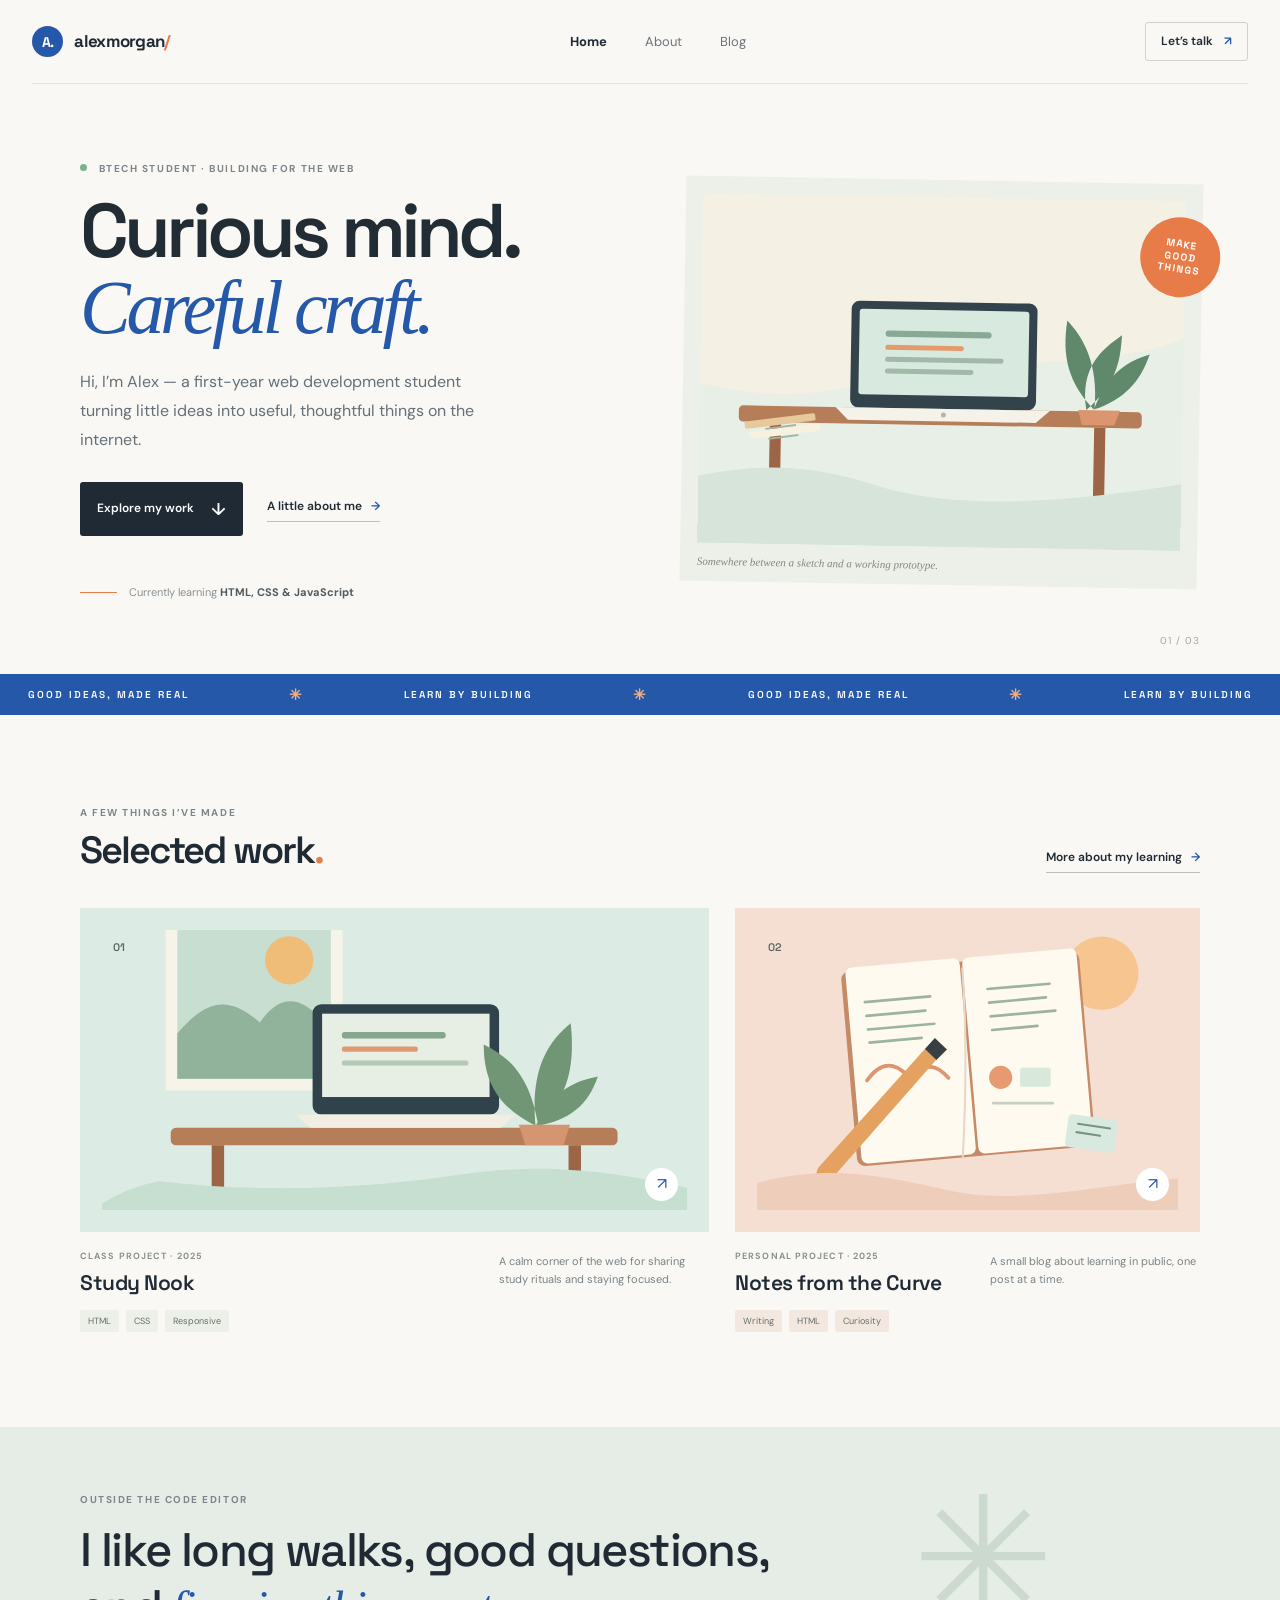
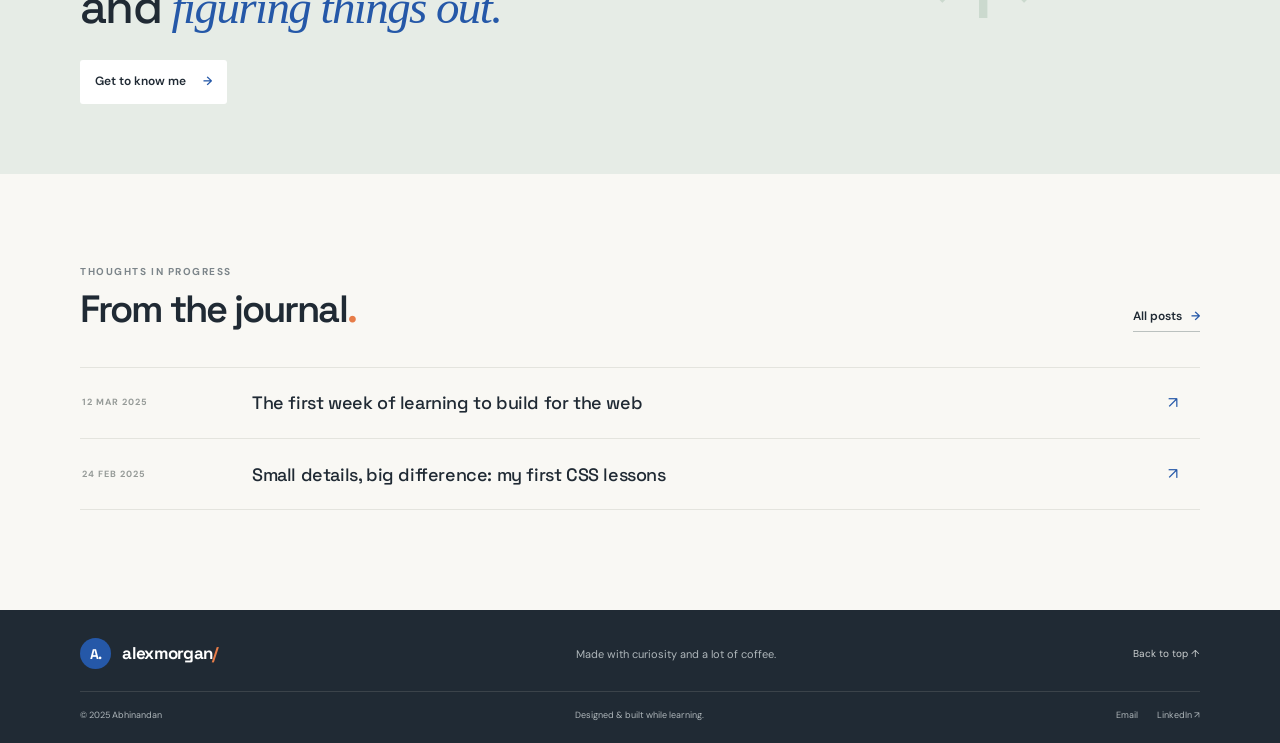
==== index.html @ 3515836a "Update project files" ====
<!doctype html>
<html lang="en">

<head>
    <meta charset="utf-8">
    <meta name="viewport" content="width=device-width, initial-scale=1">
    <meta name="description"
        content="A personal blog and portfolio by Abhinandan, a first-year web development student.">
    <title>Abhinandan — Web Developer &amp; Learner</title>
    <link rel="preconnect" href="https://fonts.googleapis.com">
    <link
        href="https://fonts.googleapis.com/css2?family=DM+Sans:wght@400;500;600;700&family=Space+Grotesk:wght@500;600;700&display=swap"
        rel="stylesheet">
    <link rel="stylesheet" href="styles.css">
</head>

<body><a class="skip-link" href="#main">Skip to content</a>
    <header class="site-header"><a class="wordmark" href="index.html"><span class="wordmark-mark">A.</span>
            alexmorgan<span class="wordmark-dot">/</span></a>
        <nav aria-label="Main navigation">
            <ul class="nav-list">
                <li><a class="active" aria-current="page" href="index.html">Home</a></li>
                <li><a href="about.html">About</a></li>
                <li><a href="blog.html">Blog</a></li>
            </ul>
        </nav><a class="nav-cta" href="mailto:hello@example.com">Let’s talk <span>↗</span></a>
    </header>
    <main id="main">
        <section class="hero wrap">
            <div>
                <p class="eyebrow"><span class="status-dot"></span> BTECH STUDENT · BUILDING FOR THE WEB</p>
                <h1>Curious mind.<br><span>Careful craft.</span></h1>
                <p class="hero-intro">Hi, I’m Alex — a first-year web development student turning little ideas into
                    useful, thoughtful things on the internet.</p>
                <div class="hero-actions"><a class="button button-dark" href="#work">Explore my work
                        <span>↓</span></a><a class="text-link" href="about.html">A little about me <span>→</span></a>
                </div>
                <div class="hero-note"><span class="note-line"></span>
                    <p>Currently learning <strong>HTML, CSS &amp; JavaScript</strong></p>
                </div>
            </div>
            <figure class="hero-art"><img src="images/creative-desk.svg"
                    alt="Illustration of a sunny desk with a laptop, a plant, a notebook, and a cup of coffee">
                <figcaption>Somewhere between a sketch and a working prototype.</figcaption><span
                    class="art-sticker">MAKE<br>GOOD<br>THINGS</span>
            </figure>
            <div class="hero-index">01 / 03</div>
        </section>
        <div class="marquee">
            <div class="marquee-track"><span>GOOD IDEAS, MADE REAL</span><b>✳</b><span>LEARN BY
                    BUILDING</span><b>✳</b><span>GOOD IDEAS, MADE REAL</span><b>✳</b><span>LEARN BY BUILDING</span>
            </div>
        </div>
        <section class="section wrap" id="work">
            <div class="section-heading">
                <div>
                    <p class="eyebrow">A FEW THINGS I’VE MADE</p>
                    <h2>Selected work<span class="accent">.</span></h2>
                </div><a class="text-link" href="about.html#learning">More about my learning <span>→</span></a>
            </div>
            <div class="project-grid">
                <article class="project-card"><a class="project-image image-sage" href="about.html"><img
                            src="images/study-nook.svg"
                            alt="A cozy study nook with a desk, open laptop, and leafy plant"><span
                            class="image-number">01</span><span class="image-arrow">↗</span></a>
                    <div class="project-meta">
                        <div>
                            <p class="project-type">CLASS PROJECT · 2025</p>
                            <h3>Study Nook</h3>
                        </div>
                        <p class="project-description">A calm corner of the web for sharing study rituals and staying
                            focused.</p>
                    </div>
                    <ul class="tag-list">
                        <li>HTML</li>
                        <li>CSS</li>
                        <li>Responsive</li>
                    </ul>
                </article>
                <article class="project-card"><a class="project-image image-peach" href="blog.html"><img
                            src="images/blog-notes.svg"
                            alt="Illustrated notebook with a pencil and colorful idea cards"><span
                            class="image-number">02</span><span class="image-arrow">↗</span></a>
                    <div class="project-meta">
                        <div>
                            <p class="project-type">PERSONAL PROJECT · 2025</p>
                            <h3>Notes from the Curve</h3>
                        </div>
                        <p class="project-description">A small blog about learning in public, one post at a time.</p>
                    </div>
                    <ul class="tag-list">
                        <li>Writing</li>
                        <li>HTML</li>
                        <li>Curiosity</li>
                    </ul>
                </article>
            </div>
        </section>
        <section class="about-strip">
            <div class="wrap about-strip-inner">
                <p class="eyebrow">OUTSIDE THE CODE EDITOR</p>
                <h2>I like long walks, good questions,<br>and <em>figuring things out.</em></h2><a
                    class="button button-light" href="about.html">Get to know me <span>→</span></a>
                <div class="about-doodle">✳</div>
            </div>
        </section>
        <section class="section wrap journal-preview">
            <div class="section-heading">
                <div>
                    <p class="eyebrow">THOUGHTS IN PROGRESS</p>
                    <h2>From the journal<span class="accent">.</span></h2>
                </div><a class="text-link" href="blog.html">All posts <span>→</span></a>
            </div>
            <article class="journal-row"><time datetime="2025-03-12">12 MAR 2025</time>
                <h3><a href="blog.html#first-week">The first week of learning to build for the web</a></h3><span
                    class="journal-arrow">↗</span>
            </article>
            <article class="journal-row"><time datetime="2025-02-24">24 FEB 2025</time>
                <h3><a href="blog.html#small-details">Small details, big difference: my first CSS lessons</a></h3><span
                    class="journal-arrow">↗</span>
            </article>
        </section>
    </main>
    <footer class="site-footer">
        <div class="wrap footer-top"><a class="wordmark footer-wordmark" href="index.html"><span
                    class="wordmark-mark">A.</span> alexmorgan<span class="wordmark-dot">/</span></a>
            <p>Made with curiosity and a lot of coffee.</p><a class="back-top" href="#main">Back to top ↑</a>
        </div>
        <div class="wrap footer-bottom"><span>© 2025 Abhinandan</span><span>Designed &amp; built while learning.</span>
            <div class="footer-links"><a href="mailto:hello@example.com">Email</a><a href="https://www.linkedin.com/"
                    target="_blank" rel="noopener noreferrer">LinkedIn ↗</a></div>
        </div>
    </footer>
</body>

</html>
---- styles.css ----
:root {
    --ink: #202a34;
    --muted: #737d86;
    --paper: #f9f8f4;
    --blue: #2558a8;
    --mint: #dcebe3;
    --peach: #f5dfd2;
    --line: #e4e4de;
    --orange: #e77c48;
    --serif: Georgia, "Times New Roman", serif;
    --sans: "DM Sans", Arial, sans-serif;
    --display: "Space Grotesk", Arial, sans-serif
}

* {
    box-sizing: border-box
}

html {
    scroll-behavior: smooth
}

body {
    margin: 0;
    color: var(--ink);
    background: var(--paper);
    font: 16px/1.65 var(--sans)
}

a {
    color: inherit;
    text-decoration: none
}

a:hover {
    color: var(--blue)
}

img {
    display: block;
    max-width: 100%
}

.wrap {
    width: min(1120px, calc(100% - 64px));
    margin: auto
}

.skip-link {
    position: absolute;
    top: -60px;
    left: 20px;
    z-index: 10;
    padding: 10px 15px;
    background: var(--ink);
    color: white
}

.skip-link:focus {
    top: 12px
}

.site-header {
    height: 84px;
    width: min(1280px, calc(100% - 64px));
    margin: auto;
    display: flex;
    align-items: center;
    justify-content: space-between;
    border-bottom: 1px solid var(--line)
}

.wordmark {
    font: 700 17px var(--display);
    letter-spacing: -.7px
}

.wordmark-mark {
    display: inline-grid;
    place-items: center;
    background: var(--blue);
    color: white;
    width: 31px;
    height: 31px;
    border-radius: 50%;
    margin-right: 8px;
    font-size: 14px
}

.wordmark-dot {
    color: var(--orange)
}

.nav-list {
    display: flex;
    gap: 38px;
    list-style: none;
    margin: 0;
    padding: 0
}

.nav-list a {
    font-size: 13px;
    color: #6c747a
}

.nav-list a:hover,
.nav-list a.active {
    color: var(--ink)
}

.nav-list a.active {
    font-weight: 700
}

.nav-cta {
    border: 1px solid #cfd3cf;
    padding: 9px 15px;
    border-radius: 3px;
    font-size: 12px;
    font-weight: 600
}

.nav-cta span {
    color: var(--blue);
    margin-left: 8px
}

.hero {
    min-height: 590px;
    padding: 76px 0 70px;
    position: relative;
    display: grid;
    grid-template-columns: 1.03fr .97fr;
    align-items: center;
    gap: 55px
}

.eyebrow {
    font-size: 10px;
    line-height: 1.4;
    font-weight: 700;
    letter-spacing: 1.55px;
    color: #7c858a;
    margin: 0 0 17px
}

.status-dot {
    width: 7px;
    height: 7px;
    border-radius: 50%;
    background: #7bb18b;
    display: inline-block;
    vertical-align: 1px;
    margin-right: 8px
}

.hero h1,
.page-hero h1 {
    font: 600 clamp(48px, 6vw, 76px)/.99 var(--display);
    letter-spacing: -4.8px;
    margin: 0;
    color: #222c35
}

.hero h1 span,
.page-hero h1 span {
    font: italic 400 1em/.99 var(--serif);
    color: var(--blue);
    letter-spacing: -4.3px
}

.hero-intro {
    font-size: 16px;
    color: #657078;
    max-width: 420px;
    line-height: 1.8;
    margin: 23px 0 28px
}

.hero-actions {
    display: flex;
    gap: 24px;
    align-items: center
}

.button {
    display: inline-flex;
    align-items: center;
    gap: 17px;
    padding: 13px 17px;
    border-radius: 3px;
    font-size: 12px;
    font-weight: 600;
    transition: transform .2s
}

.button:hover {
    transform: translateY(-2px)
}

.button-dark {
    background: var(--ink);
    color: white
}

.button-dark:hover {
    background: var(--blue);
    color: white
}

.button-dark span {
    font-size: 17px
}

.text-link {
    font-size: 12px;
    font-weight: 600;
    border-bottom: 1px solid #bbc1bf;
    padding-bottom: 4px
}

.text-link span {
    color: var(--blue);
    margin-left: 6px
}

.hero-note {
    display: flex;
    align-items: center;
    gap: 12px;
    margin-top: 47px
}

.note-line {
    height: 1px;
    width: 37px;
    background: var(--orange)
}

.hero-note p {
    margin: 0;
    color: #8a9295;
    font-size: 11px
}

.hero-note strong {
    color: #505a60
}

.hero-art {
    position: relative;
    margin: 0;
    padding: 17px 17px 14px;
    background: #edf0e8;
    transform: rotate(1deg)
}

.hero-art img {
    width: 100%;
    height: 350px;
    object-fit: cover
}

.hero-art figcaption,
.about-photo figcaption {
    font: italic 11px var(--serif);
    color: #818782;
    padding-top: 12px
}

.art-sticker {
    position: absolute;
    right: -18px;
    top: 33px;
    display: grid;
    place-content: center;
    width: 80px;
    height: 80px;
    border-radius: 50%;
    background: var(--orange);
    color: white;
    text-align: center;
    font: 700 10px/1.25 var(--display);
    letter-spacing: 1px;
    transform: rotate(8deg)
}

.hero-index {
    position: absolute;
    bottom: 25px;
    right: 0;
    color: #a3a8a5;
    font-size: 10px;
    letter-spacing: 1px
}

.marquee {
    overflow: hidden;
    background: var(--blue);
    color: white;
    white-space: nowrap;
    padding: 11px 0
}

.marquee-track {
    display: flex;
    justify-content: space-around;
    align-items: center;
    gap: 45px;
    min-width: 950px;
    font: 600 10px var(--display);
    letter-spacing: 2px
}

.marquee-track b {
    color: #f0ae81;
    font-size: 15px
}

.section {
    padding: 91px 0 95px
}

.section-heading {
    display: flex;
    justify-content: space-between;
    align-items: end;
    margin-bottom: 35px
}

.section-heading .eyebrow {
    margin-bottom: 9px
}

.section-heading h2,
.learning-inner h2 {
    font: 600 38px/1.15 var(--display);
    letter-spacing: -1.9px;
    margin: 0
}

.accent {
    color: var(--orange)
}

.project-grid {
    display: grid;
    grid-template-columns: 1.15fr .85fr;
    gap: 26px
}

.project-image {
    position: relative;
    display: block;
    overflow: hidden;
    padding: 22px
}

.project-image img {
    width: 100%;
    height: 280px;
    object-fit: cover;
    transition: transform .4s
}

.project-image:hover img {
    transform: scale(1.025)
}

.image-sage {
    background: var(--mint)
}

.image-peach {
    background: var(--peach)
}

.image-number {
    position: absolute;
    top: 32px;
    left: 33px;
    font: 600 11px var(--display);
    color: #5b6761
}

.image-arrow {
    position: absolute;
    right: 31px;
    bottom: 31px;
    background: white;
    border-radius: 50%;
    width: 33px;
    height: 33px;
    display: grid;
    place-items: center;
    color: var(--blue)
}

.project-meta {
    display: flex;
    justify-content: space-between;
    align-items: start;
    padding-top: 17px;
    gap: 15px
}

.project-type,
.post-date {
    font-size: 9px;
    color: #8a918f;
    letter-spacing: 1.1px;
    font-weight: 700;
    margin: 0 0 5px
}

.project-meta h3 {
    font: 600 21px var(--display);
    letter-spacing: -.5px;
    margin: 0
}

.project-description {
    max-width: 210px;
    margin: 3px 0 0;
    color: #7a8387;
    font-size: 11px;
    line-height: 1.65
}

.tag-list {
    display: flex;
    list-style: none;
    gap: 7px;
    margin: 14px 0 0;
    padding: 0
}

.tag-list li {
    font-size: 9px;
    color: #63706e;
    background: #edf0e8;
    border-radius: 2px;
    padding: 4px 8px
}

.project-card:nth-child(2) .tag-list li {
    background: #f3e8df
}

.about-strip {
    background: #e6ece6;
    padding: 66px 0 70px;
    position: relative;
    overflow: hidden
}

.about-strip-inner {
    position: relative
}

.about-strip .eyebrow {
    margin-bottom: 15px
}

.about-strip h2 {
    font: 500 clamp(31px, 4vw, 47px)/1.2 var(--display);
    letter-spacing: -1.6px;
    margin: 0 0 25px
}

.about-strip h2 em {
    font: italic 400 1em var(--serif);
    color: var(--blue)
}

.button-light {
    background: white;
    color: var(--ink);
    padding: 12px 15px
}

.button-light:hover {
    color: var(--blue)
}

.button-light span {
    color: var(--blue)
}

.about-doodle {
    position: absolute;
    right: 13%;
    top: -18px;
    font-size: 170px;
    color: #cbd9ce;
    line-height: 1
}

.journal-preview {
    padding-bottom: 100px
}

.journal-row {
    border-top: 1px solid var(--line);
    display: grid;
    grid-template-columns: 150px 1fr 30px;
    align-items: center;
    padding: 22px 2px;
    gap: 20px
}

.journal-row:last-child {
    border-bottom: 1px solid var(--line)
}

.journal-row time {
    font-size: 9px;
    font-weight: 700;
    color: #969b98;
    letter-spacing: 1px
}

.journal-row h3 {
    margin: 0;
    font: 500 18px var(--display);
    letter-spacing: -.4px
}

.journal-arrow {
    color: var(--blue)
}

.site-footer {
    background: #202a34;
    color: white;
    padding: 28px 0 20px
}

.footer-top,
.footer-bottom {
    display: flex;
    align-items: center;
    justify-content: space-between
}

.footer-top {
    padding-bottom: 22px;
    border-bottom: 1px solid #3b434a
}

.footer-wordmark {
    color: white
}

.footer-top>p {
    color: #aeb6ba;
    font-size: 11px;
    margin: 0
}

.back-top {
    font-size: 10px;
    color: #ccd0d1
}

.footer-bottom {
    padding-top: 16px;
    color: #aeb6ba;
    font-size: 9px
}

.footer-links {
    display: flex;
    gap: 19px
}

.footer-links a:hover,
.back-top:hover {
    color: white
}

.page-hero {
    padding: 84px 0 62px
}

.page-hero h1 {
    font-size: 66px
}

.page-intro {
    color: #758087;
    max-width: 475px;
    margin: 20px 0 0;
    font-size: 15px
}

.about-main {
    display: grid;
    grid-template-columns: .9fr 1.1fr;
    gap: 85px;
    align-items: center;
    padding: 15px 0 100px
}

.about-photo {
    margin: 0;
    padding: 13px;
    background: #edf0e8;
    transform: rotate(-1deg)
}

.about-photo img {
    width: 100%;
    height: 320px;
    object-fit: cover
}

.about-copy .eyebrow {
    margin-bottom: 10px
}

.about-copy h2 {
    font: 600 34px/1.2 var(--display);
    letter-spacing: -1.5px;
    margin: 0 0 18px
}

.about-copy>p:not(.eyebrow) {
    font-size: 13px;
    color: #69747a;
    line-height: 1.9
}

.about-copy em {
    font-family: var(--serif);
    color: var(--blue)
}

.about-copy .text-link {
    display: inline-block;
    margin-top: 8px
}

.learning-section {
    background: #edf0e8;
    padding: 80px 0 85px
}

.learning-inner {
    display: grid;
    grid-template-columns: .85fr 1.15fr;
    gap: 85px
}

.learning-inner h2 {
    font-size: 45px
}

.learning-intro {
    color: #707b7c;
    font-size: 12px;
    max-width: 310px;
    margin: 16px 0 23px
}

.course-card {
    display: flex;
    align-items: center;
    gap: 13px;
    background: white;
    padding: 13px
}

.course-icon {
    width: 32px;
    height: 32px;
    display: grid;
    place-items: center;
    background: #edf0e8;
    color: var(--blue);
    font-size: 19px
}

.course-card strong,
.course-card span {
    display: block
}

.course-card strong {
    font-size: 10px
}

.course-card div span {
    font-size: 9px;
    color: #929a96;
    margin-top: 2px
}

.course-status {
    margin-left: auto;
    font-size: 7px;
    color: #72937b;
    letter-spacing: .7px
}

.learning-list h3 {
    font: 600 15px var(--display);
    margin: 0 0 14px
}

.learning-list ol {
    list-style: none;
    margin: 0;
    padding: 0
}

.learning-list li {
    display: grid;
    grid-template-columns: 30px 1fr auto;
    gap: 12px;
    padding: 14px 0;
    border-top: 1px solid #d9e0d9;
    align-items: start
}

.list-number {
    font: 600 10px var(--display);
    color: var(--orange)
}

.learning-list li strong {
    font-size: 12px
}

.learning-list li p {
    color: #7e8784;
    font-size: 10px;
    margin: 3px 0 0
}

.list-state {
    font-size: 7px;
    letter-spacing: .7px;
    color: #969e98;
    padding-top: 4px
}

.interest-grid {
    display: grid;
    grid-template-columns: repeat(3, 1fr);
    gap: 18px
}

.interest-grid article {
    border: 1px solid var(--line);
    padding: 24px 22px;
    min-height: 150px
}

.interest-grid article>span {
    color: var(--orange);
    font-size: 19px
}

.interest-grid h3 {
    font: 600 15px var(--display);
    margin: 8px 0 3px
}

.interest-grid p {
    font-size: 10px;
    color: #7b8588;
    margin: 0;
    max-width: 210px
}

.blog-hero {
    position: relative;
    padding-bottom: 73px
}

.blog-cover {
    position: absolute;
    right: 0;
    top: 76px;
    width: 36%;
    padding: 13px;
    background: #f4e3d8;
    transform: rotate(2deg)
}

.blog-cover img {
    width: 100%;
    height: 205px;
    object-fit: cover
}

.blog-list-section {
    background: white;
    padding: 66px 0 100px
}

.blog-layout {
    display: grid;
    grid-template-columns: 1fr 260px;
    gap: 90px
}

.blog-post {
    padding: 0 0 34px;
    margin-bottom: 33px;
    border-bottom: 1px solid var(--line)
}

.post-date {
    margin-bottom: 12px
}

.post-date span {
    color: var(--orange);
    padding: 0 5px
}

.blog-post h2 {
    font: 600 26px/1.25 var(--display);
    letter-spacing: -.9px;
    max-width: 550px;
    margin: 0
}

.post-excerpt {
    font-size: 12px;
    color: #788187;
    max-width: 580px;
    margin: 12px 0 13px;
    line-height: 1.8
}

.blog-sidebar {
    padding-top: 4px
}

.sidebar-card {
    position: relative;
    background: #edf0e8;
    padding: 24px;
    min-height: 172px;
    overflow: hidden
}

.sidebar-card .eyebrow {
    font-size: 8px
}

.sidebar-card>p:nth-child(2) {
    font: italic 20px/1.5 var(--serif);
    margin: 13px 0;
    color: #37464b
}

.sidebar-card em {
    color: var(--blue)
}

.sidebar-star {
    position: absolute;
    right: 15px;
    bottom: 8px;
    color: #cddacf;
    font-size: 55px
}

.sidebar-topics {
    margin-top: 30px
}

.sidebar-topics h3 {
    font: 600 12px var(--display);
    margin: 0 0 12px
}

.sidebar-topics ul {
    list-style: none;
    margin: 0;
    padding: 0
}

.sidebar-topics li {
    font-size: 10px;
    color: #788187;
    padding: 8px 0;
    border-bottom: 1px solid var(--line)
}

@media(max-width:760px) {

    .wrap,
    .site-header {
        width: calc(100% - 40px)
    }

    .site-header {
        height: 72px
    }

    .nav-list {
        gap: 18px
    }

    .nav-list a {
        font-size: 11px
    }

    .nav-cta {
        display: none
    }

    .hero {
        grid-template-columns: 1fr;
        gap: 35px;
        padding: 63px 0 57px
    }

    .hero h1 {
        font-size: 59px
    }

    .hero-art {
        width: min(100%, 500px);
        margin: auto
    }

    .hero-art img {
        height: 280px
    }

    .hero-index {
        bottom: 18px
    }

    .section {
        padding: 68px 0 70px
    }

    .section-heading h2 {
        font-size: 32px
    }

    .project-grid {
        grid-template-columns: 1fr
    }

    .project-image img {
        height: 260px
    }

    .about-strip {
        padding: 54px 0
    }

    .about-doodle {
        right: -30px;
        top: 10px;
        font-size: 115px
    }

    .journal-row {
        grid-template-columns: 95px 1fr 20px;
        gap: 10px
    }

    .journal-row h3 {
        font-size: 14px
    }

    .page-hero {
        padding-top: 66px
    }

    .page-hero h1 {
        font-size: 55px
    }

    .about-main,
    .learning-inner {
        grid-template-columns: 1fr;
        gap: 40px;
        padding-bottom: 70px
    }

    .about-photo {
        max-width: 520px
    }

    .about-photo img {
        height: 260px
    }

    .learning-section {
        padding: 60px 0
    }

    .learning-inner {
        padding-bottom: 0
    }

    .learning-inner h2 {
        font-size: 40px
    }

    .interest-grid {
        grid-template-columns: 1fr
    }

    .interest-grid article {
        min-height: 0
    }

    .blog-cover {
        position: relative;
        top: auto;
        right: auto;
        width: min(100%, 420px);
        margin: 35px auto 0
    }

    .blog-cover img {
        height: 190px
    }
    .blog-hero {
        padding-bottom: 58px
    }

    .blog-layout {
        grid-template-columns: 1fr;
        gap: 20px
    }

    .blog-list-section {
        padding: 54px 0 70px
    }

    .blog-sidebar {
        display: grid;
        grid-template-columns: 1fr 1fr;
        gap: 20px
    }

    .sidebar-topics {
        margin-top: 0
    }

    .footer-top {
        flex-wrap: wrap;
        gap: 12px
    }

    .footer-top>p {
        order: 3;
        width: 100%
    }

    .footer-bottom {
        flex-wrap: wrap;
        gap: 10px
    }

    .footer-bottom>span:nth-child(2) {
        display: none
    }
}

@media(max-width:430px) {

    .wrap,
    .site-header {
        width: calc(100% - 32px)
    }

    .wordmark {
        font-size: 14px
    }

    .wordmark-mark {
        width: 27px;
        height: 27px
    }

    .nav-list {
        gap: 12px
    }

    .hero h1 {
        font-size: 49px;
        letter-spacing: -3.5px
    }

    .hero h1 span {
        letter-spacing: -3px
    }

    .hero-actions {
        gap: 13px
    }

    .button {
        padding: 12px;
        font-size: 10px
    }

    .hero-art img {
        height: 225px
    }

    .section-heading {
        align-items: start;
        gap: 12px;
        flex-direction: column
    }

    .section-heading>.text-link {
        margin: 0
    }

    .project-meta {
        display: block
    }

    .project-description {
        margin-top: 8px;
        max-width: 290px
    }

    .journal-row {
        grid-template-columns: 1fr 20px
    }

    .journal-row time {
        grid-column: 1
    }

    .journal-row h3 {
        grid-column: 1;
        grid-row: 2
    }

    .journal-arrow {
        grid-column: 2;
        grid-row: 1/3
    }

    .page-hero h1 {
        font-size: 47px;
        letter-spacing: -3px
    }

    .blog-sidebar {
        grid-template-columns: 1fr
    }

    .footer-bottom {
        font-size: 8px
    }

    .footer-links {
        width: 100%
    }
}
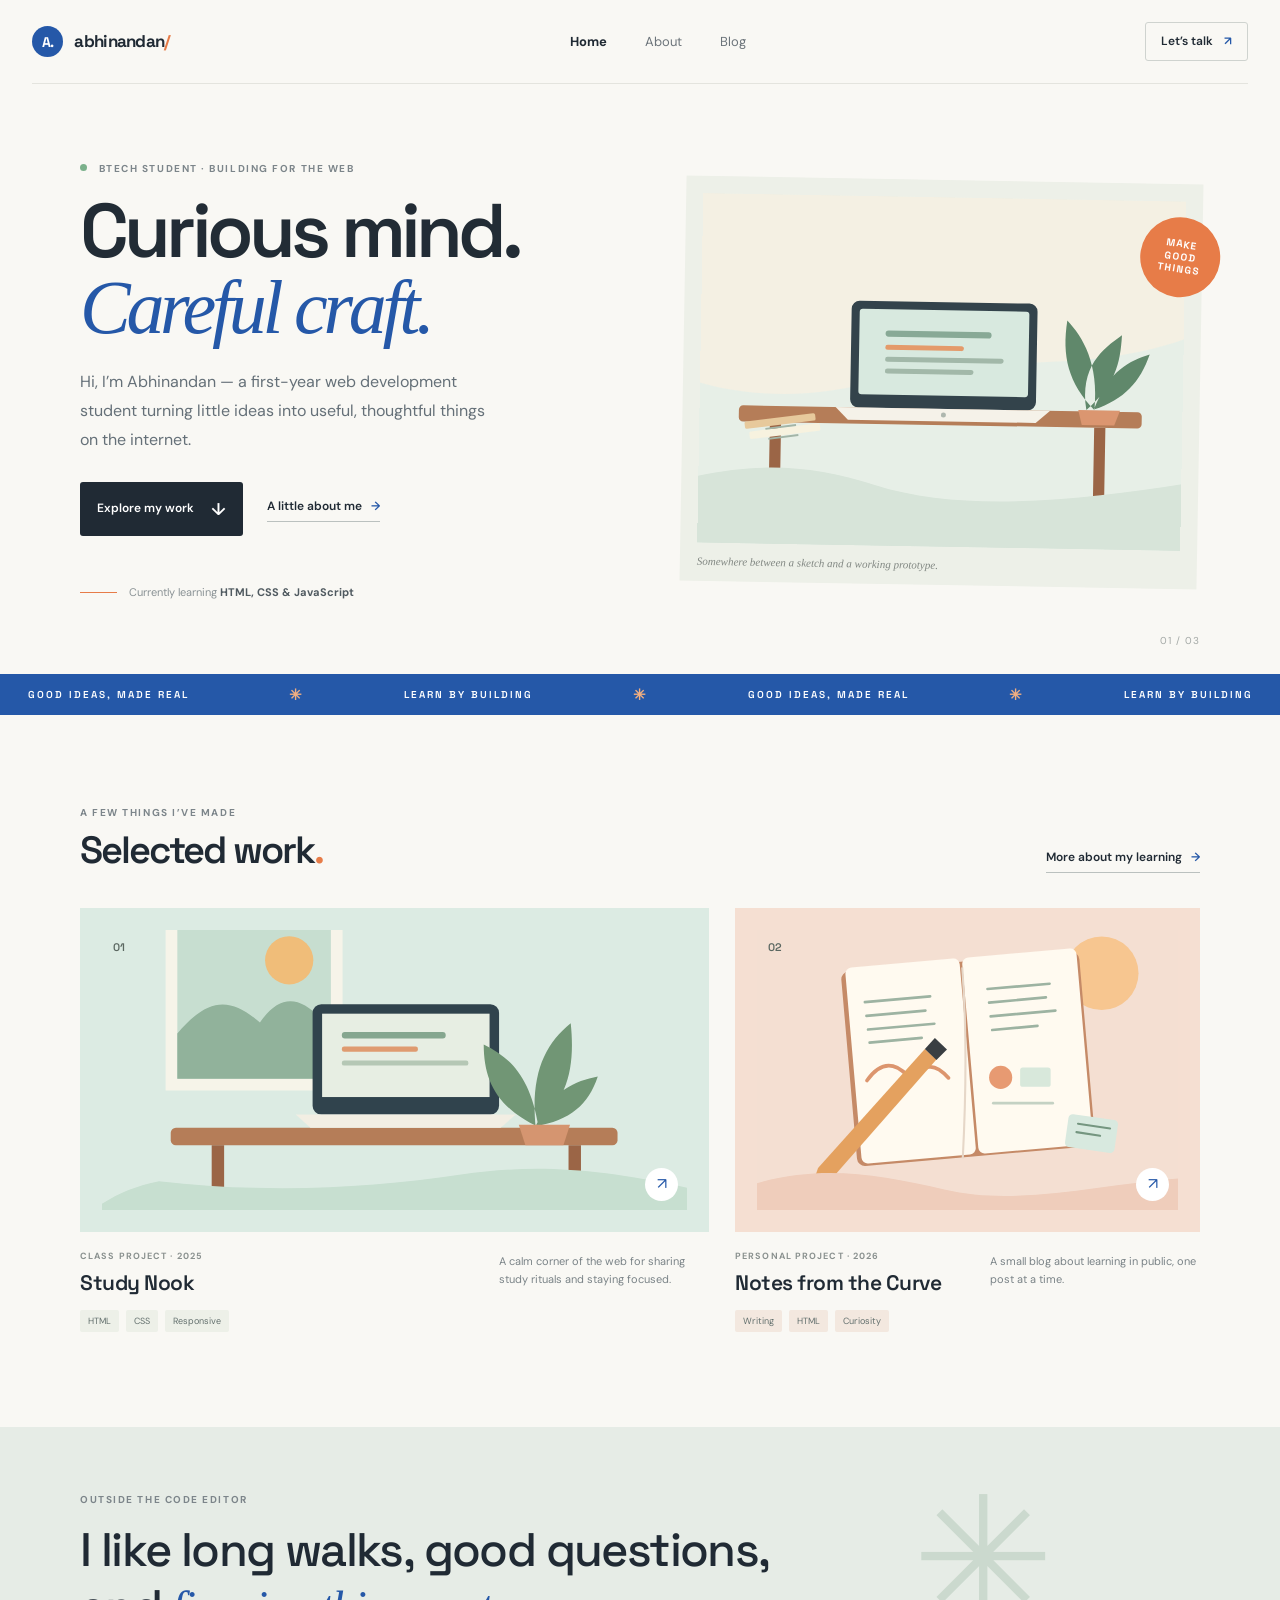
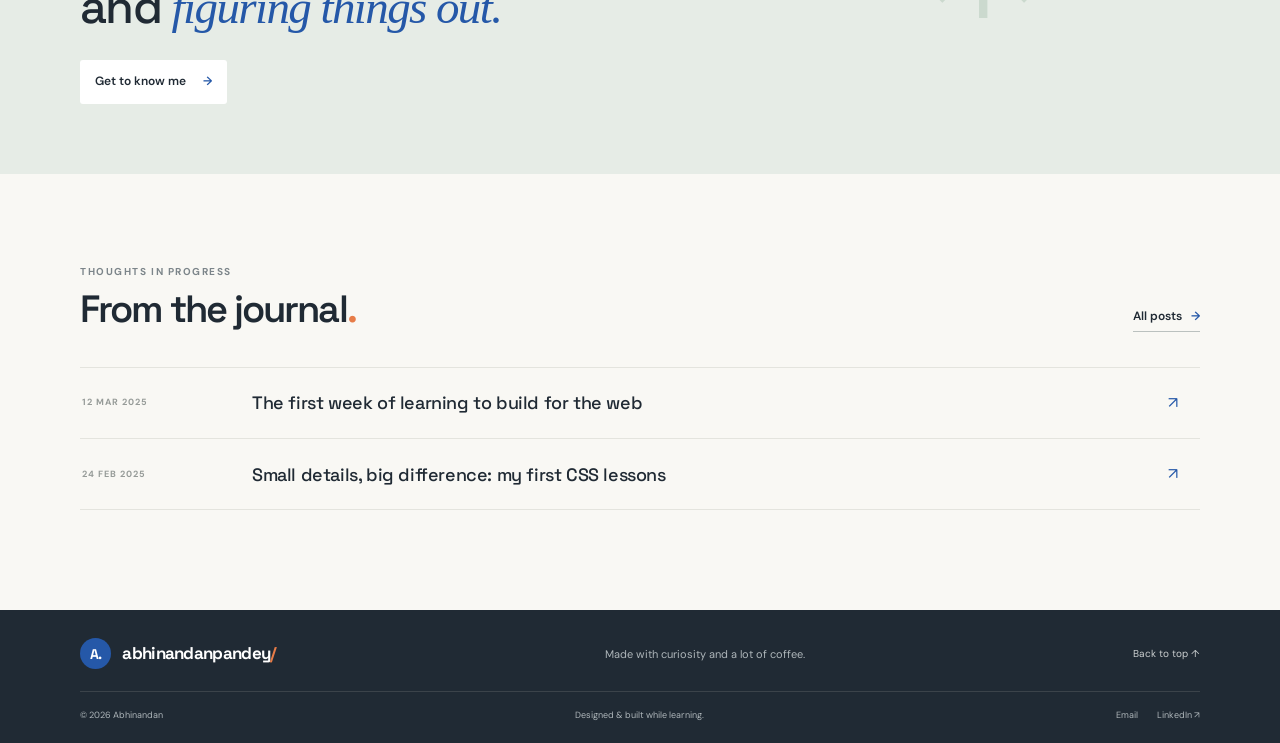
==== commit 61c18dc2: "second commmit" ====
--- a/index.html
+++ b/index.html
@@ -16,7 +16,7 @@
 
 <body><a class="skip-link" href="#main">Skip to content</a>
     <header class="site-header"><a class="wordmark" href="index.html"><span class="wordmark-mark">A.</span>
-            alexmorgan<span class="wordmark-dot">/</span></a>
+            abhinandan<span class="wordmark-dot">/</span></a>
         <nav aria-label="Main navigation">
             <ul class="nav-list">
                 <li><a class="active" aria-current="page" href="index.html">Home</a></li>
@@ -30,7 +30,7 @@
             <div>
                 <p class="eyebrow"><span class="status-dot"></span> BTECH STUDENT · BUILDING FOR THE WEB</p>
                 <h1>Curious mind.<br><span>Careful craft.</span></h1>
-                <p class="hero-intro">Hi, I’m Alex — a first-year web development student turning little ideas into
+                <p class="hero-intro">Hi, I’m Abhinandan — a first-year web development student turning little ideas into
                     useful, thoughtful things on the internet.</p>
                 <div class="hero-actions"><a class="button button-dark" href="#work">Explore my work
                         <span>↓</span></a><a class="text-link" href="about.html">A little about me <span>→</span></a>
@@ -83,7 +83,7 @@
                             class="image-number">02</span><span class="image-arrow">↗</span></a>
                     <div class="project-meta">
                         <div>
-                            <p class="project-type">PERSONAL PROJECT · 2025</p>
+                            <p class="project-type">PERSONAL PROJECT · 2026</p>
                             <h3>Notes from the Curve</h3>
                         </div>
                         <p class="project-description">A small blog about learning in public, one post at a time.</p>
@@ -123,11 +123,11 @@
     </main>
     <footer class="site-footer">
         <div class="wrap footer-top"><a class="wordmark footer-wordmark" href="index.html"><span
-                    class="wordmark-mark">A.</span> alexmorgan<span class="wordmark-dot">/</span></a>
+                    class="wordmark-mark">A.</span> abhinandanpandey<span class="wordmark-dot">/</span></a>
             <p>Made with curiosity and a lot of coffee.</p><a class="back-top" href="#main">Back to top ↑</a>
         </div>
-        <div class="wrap footer-bottom"><span>© 2025 Abhinandan</span><span>Designed &amp; built while learning.</span>
-            <div class="footer-links"><a href="mailto:hello@example.com">Email</a><a href="https://www.linkedin.com/"
+        <div class="wrap footer-bottom"><span>© 2026 Abhinandan</span><span>Designed &amp; built while learning.</span>
+            <div class="footer-links"><a href="mailto:abhipandey28012008@gmail.com">Email</a><a href="https://www.linkedin.com/"
                     target="_blank" rel="noopener noreferrer">LinkedIn ↗</a></div>
         </div>
     </footer>
